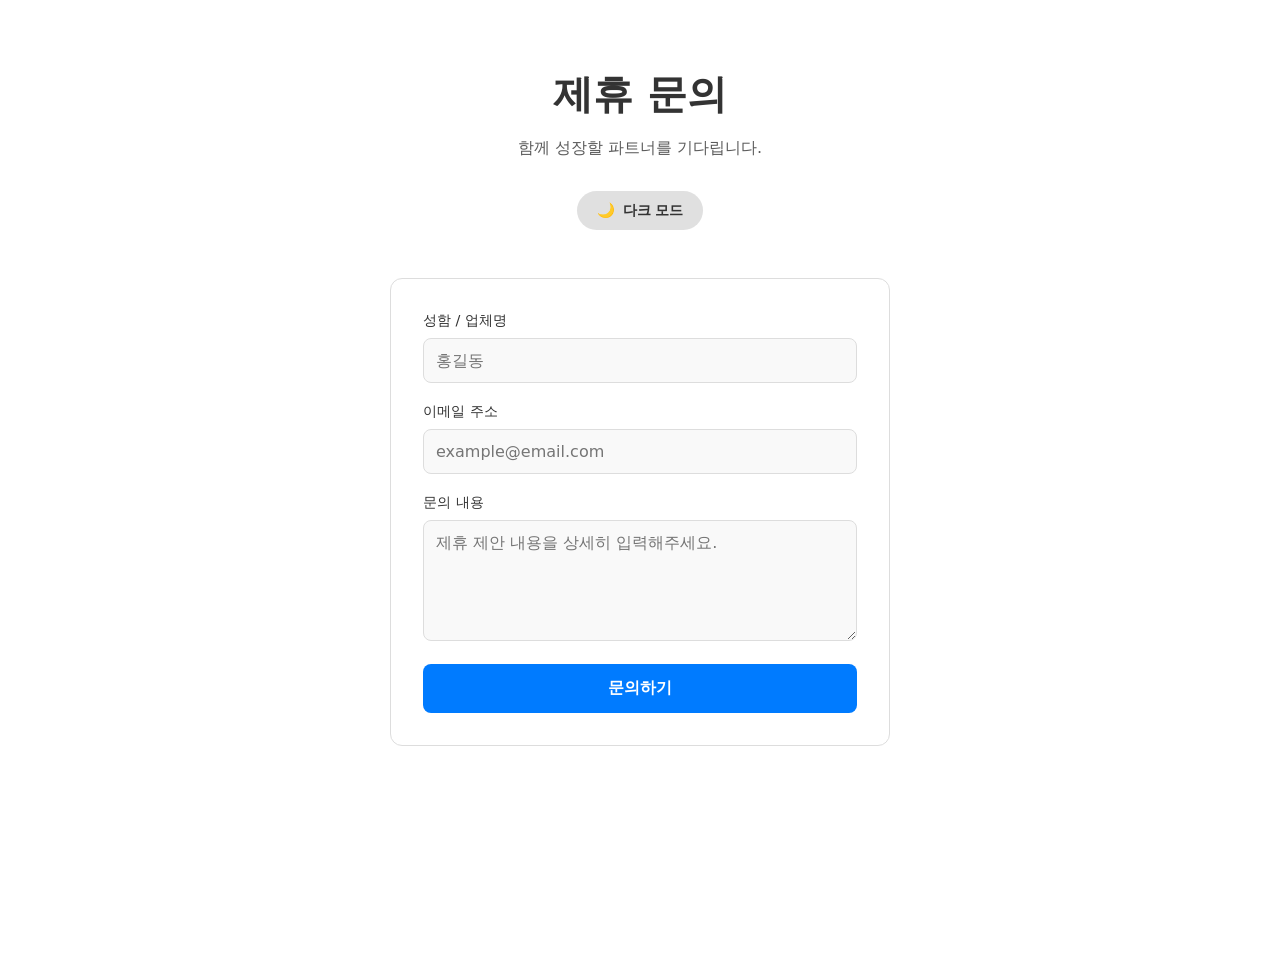
==== index.html @ 3db68d30 "feat: Formspree를 사용한 제휴 문의 폼 추가 및 다크 모드 스타일 최적화" ====
<!DOCTYPE html>
<html lang="ko">
<head>
    <meta charset="UTF-8">
    <meta name="viewport" content="width=device-width, initial-scale=1.0">
    <title>테마 스위처</title>
    <style>
        :root {
            --bg-color: #ffffff;
            --text-color: #333333;
            --toggle-bg: #e0e0e0;
            --toggle-btn: #ffffff;
            --input-bg: #f9f9f9;
            --input-border: #dddddd;
            --primary-color: #007bff;
            --transition-speed: 0.3s;
        }

        body.dark-mode {
            --bg-color: #1a1a1a;
            --text-color: #f0f0f0;
            --toggle-bg: #444444;
            --toggle-btn: #2a2a2a;
            --input-bg: #2d2d2d;
            --input-border: #444444;
        }

        body {
            background-color: var(--bg-color);
            color: var(--text-color);
            font-family: 'Pretendard', -apple-system, BlinkMacSystemFont, system-ui, Roboto, sans-serif;
            display: flex;
            flex-direction: column;
            align-items: center;
            justify-content: flex-start;
            min-height: 100vh;
            margin: 0;
            padding: 40px 20px;
            transition: background-color var(--transition-speed), color var(--transition-speed);
        }

        .container {
            text-align: center;
            width: 100%;
            max-width: 500px;
        }

        h1 {
            font-size: 2.5rem;
            margin-bottom: 0.5rem;
        }

        .description {
            margin-bottom: 2rem;
            opacity: 0.8;
        }

        .theme-toggle {
            cursor: pointer;
            padding: 10px 20px;
            border-radius: 30px;
            border: none;
            background-color: var(--toggle-bg);
            color: var(--text-color);
            font-size: 0.9rem;
            font-weight: 600;
            display: inline-flex;
            align-items: center;
            gap: 8px;
            transition: background-color var(--transition-speed);
            margin-bottom: 3rem;
        }

        .theme-toggle:hover {
            opacity: 0.8;
        }

        /* Form Styles */
        .contact-form {
            text-align: left;
            background-color: transparent;
            padding: 2rem;
            border-radius: 12px;
            border: 1px solid var(--input-border);
            width: 100%;
            box-sizing: border-box;
        }

        .contact-form h2 {
            margin-top: 0;
            margin-bottom: 1.5rem;
            font-size: 1.5rem;
        }

        .form-group {
            margin-bottom: 1.2rem;
        }

        .form-group label {
            display: block;
            margin-bottom: 0.5rem;
            font-weight: 500;
            font-size: 0.9rem;
        }

        .form-group input, 
        .form-group textarea {
            width: 100%;
            padding: 12px;
            border-radius: 8px;
            border: 1px solid var(--input-border);
            background-color: var(--input-bg);
            color: var(--text-color);
            font-family: inherit;
            font-size: 1rem;
            box-sizing: border-box;
            outline: none;
            transition: border-color 0.2s;
        }

        .form-group input:focus, 
        .form-group textarea:focus {
            border-color: var(--primary-color);
        }

        .submit-btn {
            width: 100%;
            padding: 14px;
            border-radius: 8px;
            border: none;
            background-color: var(--primary-color);
            color: white;
            font-size: 1rem;
            font-weight: 600;
            cursor: pointer;
            transition: opacity 0.2s;
        }

        .submit-btn:hover {
            opacity: 0.9;
        }
    </style>
</head>
<body>
    <div class="container">
        <h1 id="greeting">제휴 문의</h1>
        <p class="description">함께 성장할 파트너를 기다립니다.</p>
        
        <button class="theme-toggle" id="theme-toggle">
            <span id="toggle-icon">🌙</span>
            <span id="toggle-text">다크 모드</span>
        </button>

        <!-- Formspree Contact Form -->
        <form action="https://formspree.io/f/mbdwaqge" method="POST" class="contact-form">
            <!-- 안내: Formspree 엔드포인트 ID가 적용되었습니다. -->
            
            <div class="form-group">
                <label for="name">성함 / 업체명</label>
                <input type="text" id="name" name="name" placeholder="홍길동" required>
            </div>

            <div class="form-group">
                <label for="email">이메일 주소</label>
                <input type="email" id="email" name="_replyto" placeholder="example@email.com" required>
            </div>

            <div class="form-group">
                <label for="message">문의 내용</label>
                <textarea id="message" name="message" rows="5" placeholder="제휴 제안 내용을 상세히 입력해주세요." required></textarea>
            </div>

            <!-- 스팸 방지 및 커스텀 설정 -->
            <input type="hidden" name="_subject" value="새로운 제휴 문의가 접수되었습니다!">
            
            <button type="submit" class="submit-btn">문의하기</button>
        </form>
    </div>

    <script>
        const themeToggle = document.getElementById('theme-toggle');
        const toggleIcon = document.getElementById('toggle-icon');
        const toggleText = document.getElementById('toggle-text');
        const body = document.body;

        // 초기 테마 설정 확인
        const currentTheme = localStorage.getItem('theme');
        if (currentTheme === 'dark') {
            body.classList.add('dark-mode');
            updateToggleUI(true);
        }

        themeToggle.addEventListener('click', () => {
            const isDark = body.classList.toggle('dark-mode');
            localStorage.setItem('theme', isDark ? 'dark' : 'light');
            updateToggleUI(isDark);
        });

        function updateToggleUI(isDark) {
            toggleIcon.textContent = isDark ? '☀️' : '🌙';
            toggleText.textContent = isDark ? '라이트 모드' : '다크 모드';
        }
    </script>
</body>
</html>
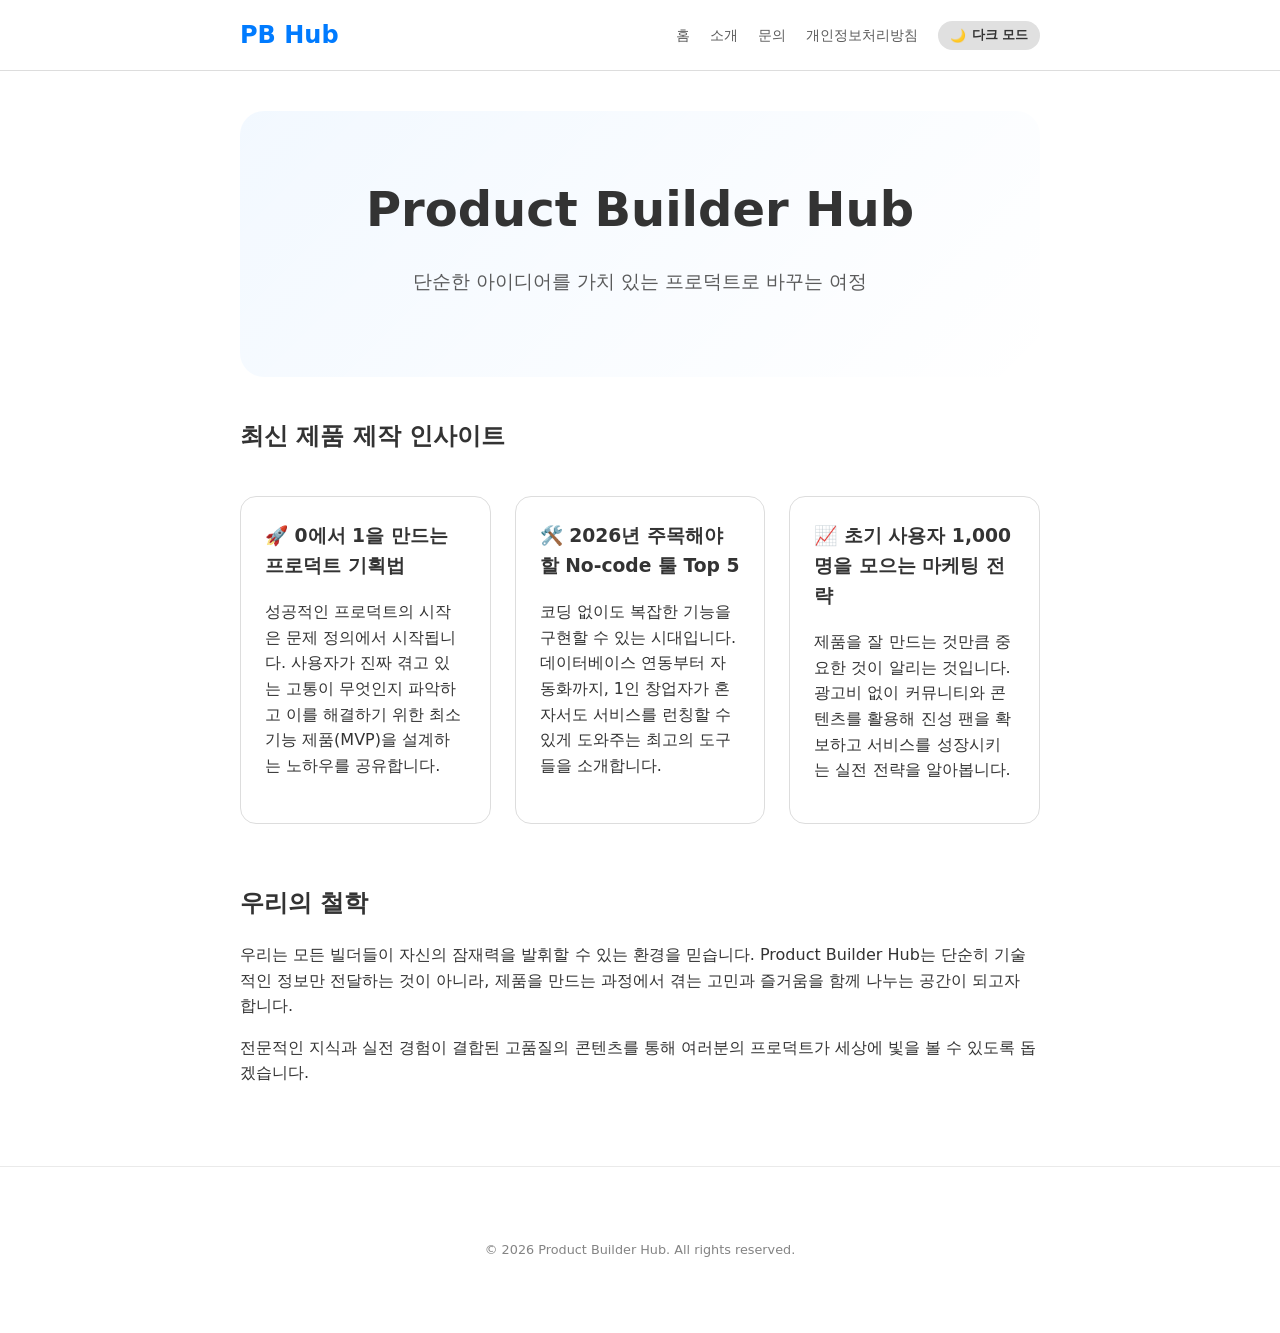
==== commit 4bc1c05b: "feat: 에드센스 승인을 위한 고품질 콘텐츠 사이트로 개편 및 필수 페이지 추가" ====
--- a/index.html
+++ b/index.html
@@ -3,203 +3,78 @@
 <head>
     <meta charset="UTF-8">
     <meta name="viewport" content="width=device-width, initial-scale=1.0">
-    <title>테마 스위처</title>
-    <style>
-        :root {
-            --bg-color: #ffffff;
-            --text-color: #333333;
-            --toggle-bg: #e0e0e0;
-            --toggle-btn: #ffffff;
-            --input-bg: #f9f9f9;
-            --input-border: #dddddd;
-            --primary-color: #007bff;
-            --transition-speed: 0.3s;
-        }
-
-        body.dark-mode {
-            --bg-color: #1a1a1a;
-            --text-color: #f0f0f0;
-            --toggle-bg: #444444;
-            --toggle-btn: #2a2a2a;
-            --input-bg: #2d2d2d;
-            --input-border: #444444;
-        }
-
-        body {
-            background-color: var(--bg-color);
-            color: var(--text-color);
-            font-family: 'Pretendard', -apple-system, BlinkMacSystemFont, system-ui, Roboto, sans-serif;
-            display: flex;
-            flex-direction: column;
-            align-items: center;
-            justify-content: flex-start;
-            min-height: 100vh;
-            margin: 0;
-            padding: 40px 20px;
-            transition: background-color var(--transition-speed), color var(--transition-speed);
-        }
-
-        .container {
-            text-align: center;
-            width: 100%;
-            max-width: 500px;
-        }
-
-        h1 {
-            font-size: 2.5rem;
-            margin-bottom: 0.5rem;
-        }
-
-        .description {
-            margin-bottom: 2rem;
-            opacity: 0.8;
-        }
-
-        .theme-toggle {
-            cursor: pointer;
-            padding: 10px 20px;
-            border-radius: 30px;
-            border: none;
-            background-color: var(--toggle-bg);
-            color: var(--text-color);
-            font-size: 0.9rem;
-            font-weight: 600;
-            display: inline-flex;
-            align-items: center;
-            gap: 8px;
-            transition: background-color var(--transition-speed);
-            margin-bottom: 3rem;
-        }
-
-        .theme-toggle:hover {
-            opacity: 0.8;
-        }
-
-        /* Form Styles */
-        .contact-form {
-            text-align: left;
-            background-color: transparent;
-            padding: 2rem;
-            border-radius: 12px;
-            border: 1px solid var(--input-border);
-            width: 100%;
-            box-sizing: border-box;
-        }
-
-        .contact-form h2 {
-            margin-top: 0;
-            margin-bottom: 1.5rem;
-            font-size: 1.5rem;
-        }
-
-        .form-group {
-            margin-bottom: 1.2rem;
-        }
-
-        .form-group label {
-            display: block;
-            margin-bottom: 0.5rem;
-            font-weight: 500;
-            font-size: 0.9rem;
-        }
-
-        .form-group input, 
-        .form-group textarea {
-            width: 100%;
-            padding: 12px;
-            border-radius: 8px;
-            border: 1px solid var(--input-border);
-            background-color: var(--input-bg);
-            color: var(--text-color);
-            font-family: inherit;
-            font-size: 1rem;
-            box-sizing: border-box;
-            outline: none;
-            transition: border-color 0.2s;
-        }
-
-        .form-group input:focus, 
-        .form-group textarea:focus {
-            border-color: var(--primary-color);
-        }
-
-        .submit-btn {
-            width: 100%;
-            padding: 14px;
-            border-radius: 8px;
-            border: none;
-            background-color: var(--primary-color);
-            color: white;
-            font-size: 1rem;
-            font-weight: 600;
-            cursor: pointer;
-            transition: opacity 0.2s;
-        }
-
-        .submit-btn:hover {
-            opacity: 0.9;
-        }
-    </style>
+    <meta name="google-adsense-account" content="ca-pub-8668879687214659">
+    <script async src="https://pagead2.googlesyndication.com/pagead/js/adsbygoogle.js?client=ca-pub-8668879687214659"
+     crossorigin="anonymous"></script>
+    <title>Product Builder Hub - 아이디어를 프로덕트로</title>
+    <link rel="stylesheet" href="style.css">
 </head>
 <body>
-    <div class="container">
-        <h1 id="greeting">제휴 문의</h1>
-        <p class="description">함께 성장할 파트너를 기다립니다.</p>
-        
-        <button class="theme-toggle" id="theme-toggle">
-            <span id="toggle-icon">🌙</span>
-            <span id="toggle-text">다크 모드</span>
-        </button>
-
-        <!-- Formspree Contact Form -->
-        <form action="https://formspree.io/f/mbdwaqge" method="POST" class="contact-form">
-            <!-- 안내: Formspree 엔드포인트 ID가 적용되었습니다. -->
-            
-            <div class="form-group">
-                <label for="name">성함 / 업체명</label>
-                <input type="text" id="name" name="name" placeholder="홍길동" required>
+    <div class="nav-container">
+        <nav>
+            <a href="index.html" class="logo">PB Hub</a>
+            <div class="nav-links">
+                <a href="index.html">홈</a>
+                <a href="about.html">소개</a>
+                <a href="contact.html">문의</a>
+                <a href="privacy.html">개인정보처리방침</a>
+                <button class="theme-toggle" id="theme-toggle">
+                    <span id="toggle-icon">🌙</span>
+                    <span id="toggle-text">다크 모드</span>
+                </button>
             </div>
-
-            <div class="form-group">
-                <label for="email">이메일 주소</label>
-                <input type="email" id="email" name="_replyto" placeholder="example@email.com" required>
-            </div>
-
-            <div class="form-group">
-                <label for="message">문의 내용</label>
-                <textarea id="message" name="message" rows="5" placeholder="제휴 제안 내용을 상세히 입력해주세요." required></textarea>
-            </div>
-
-            <!-- 스팸 방지 및 커스텀 설정 -->
-            <input type="hidden" name="_subject" value="새로운 제휴 문의가 접수되었습니다!">
-            
-            <button type="submit" class="submit-btn">문의하기</button>
-        </form>
+        </nav>
     </div>
 
-    <script>
-        const themeToggle = document.getElementById('theme-toggle');
-        const toggleIcon = document.getElementById('toggle-icon');
-        const toggleText = document.getElementById('toggle-text');
-        const body = document.body;
+    <div class="container">
+        <section class="hero">
+            <h1>Product Builder Hub</h1>
+            <p>단순한 아이디어를 가치 있는 프로덕트로 바꾸는 여정</p>
+        </section>
 
-        // 초기 테마 설정 확인
-        const currentTheme = localStorage.getItem('theme');
-        if (currentTheme === 'dark') {
-            body.classList.add('dark-mode');
-            updateToggleUI(true);
-        }
+        <h2>최신 제품 제작 인사이트</h2>
+        <div class="card-grid">
+            <div class="card">
+                <h3>🚀 0에서 1을 만드는 프로덕트 기획법</h3>
+                <p>성공적인 프로덕트의 시작은 문제 정의에서 시작됩니다. 사용자가 진짜 겪고 있는 고통이 무엇인지 파악하고 이를 해결하기 위한 최소 기능 제품(MVP)을 설계하는 노하우를 공유합니다.</p>
+            </div>
+            <div class="card">
+                <h3>🛠️ 2026년 주목해야 할 No-code 툴 Top 5</h3>
+                <p>코딩 없이도 복잡한 기능을 구현할 수 있는 시대입니다. 데이터베이스 연동부터 자동화까지, 1인 창업자가 혼자서도 서비스를 런칭할 수 있게 도와주는 최고의 도구들을 소개합니다.</p>
+            </div>
+            <div class="card">
+                <h3>📈 초기 사용자 1,000명을 모으는 마케팅 전략</h3>
+                <p>제품을 잘 만드는 것만큼 중요한 것이 알리는 것입니다. 광고비 없이 커뮤니티와 콘텐츠를 활용해 진성 팬을 확보하고 서비스를 성장시키는 실전 전략을 알아봅니다.</p>
+            </div>
+        </div>
 
-        themeToggle.addEventListener('click', () => {
-            const isDark = body.classList.toggle('dark-mode');
-            localStorage.setItem('theme', isDark ? 'dark' : 'light');
-            updateToggleUI(isDark);
-        });
+        <section style="margin-top: 60px;">
+            <h2>우리의 철학</h2>
+            <p>우리는 모든 빌더들이 자신의 잠재력을 발휘할 수 있는 환경을 믿습니다. Product Builder Hub는 단순히 기술적인 정보만 전달하는 것이 아니라, 제품을 만드는 과정에서 겪는 고민과 즐거움을 함께 나누는 공간이 되고자 합니다.</p>
+            <p>전문적인 지식과 실전 경험이 결합된 고품질의 콘텐츠를 통해 여러분의 프로덕트가 세상에 빛을 볼 수 있도록 돕겠습니다.</p>
+        </section>
 
-        function updateToggleUI(isDark) {
-            toggleIcon.textContent = isDark ? '☀️' : '🌙';
-            toggleText.textContent = isDark ? '라이트 모드' : '다크 모드';
-        }
-    </script>
+        <!-- Disqus Comments Section -->
+        <div id="disqus_thread" style="margin-top: 80px;"></div>
+        <script>
+            var disqus_config = function () {
+            this.page.url = window.location.href;
+            this.page.identifier = window.location.pathname;
+            };
+            (function() {
+            var d = document, s = d.createElement('script');
+            s.src = 'https://productbuilder-e9dsjrtrqa.disqus.com/embed.js';
+            s.setAttribute('data-timestamp', +new Date());
+            (d.head || d.body).appendChild(s);
+            })();
+        </script>
+        <noscript>Please enable JavaScript to view the <a href="https://disqus.com/?ref_noscript">comments powered by Disqus.</a></noscript>
+    </div>
+
+    <footer>
+        <p>&copy; 2026 Product Builder Hub. All rights reserved.</p>
+    </footer>
+
+    <script src="script.js"></script>
 </body>
 </html>
--- a/style.css
+++ b/style.css
@@ -0,0 +1,193 @@
+:root {
+    --bg-color: #ffffff;
+    --text-color: #333333;
+    --toggle-bg: #e0e0e0;
+    --toggle-btn: #ffffff;
+    --input-bg: #f9f9f9;
+    --input-border: #dddddd;
+    --primary-color: #007bff;
+    --secondary-color: #6c757d;
+    --transition-speed: 0.3s;
+    --container-max-width: 800px;
+}
+
+body.dark-mode {
+    --bg-color: #1a1a1a;
+    --text-color: #f0f0f0;
+    --toggle-bg: #444444;
+    --toggle-btn: #2a2a2a;
+    --input-bg: #2d2d2d;
+    --input-border: #444444;
+}
+
+body {
+    background-color: var(--bg-color);
+    color: var(--text-color);
+    font-family: 'Pretendard', -apple-system, BlinkMacSystemFont, system-ui, Roboto, sans-serif;
+    margin: 0;
+    padding: 0;
+    transition: background-color var(--transition-speed), color var(--transition-speed);
+    line-height: 1.6;
+}
+
+.nav-container {
+    width: 100%;
+    border-bottom: 1px solid var(--input-border);
+    padding: 1rem 0;
+}
+
+nav {
+    max-width: var(--container-max-width);
+    margin: 0 auto;
+    display: flex;
+    justify-content: space-between;
+    align-items: center;
+    padding: 0 20px;
+}
+
+.logo {
+    font-size: 1.5rem;
+    font-weight: 800;
+    text-decoration: none;
+    color: var(--primary-color);
+}
+
+.nav-links {
+    display: flex;
+    gap: 20px;
+    align-items: center;
+}
+
+.nav-links a {
+    text-decoration: none;
+    color: var(--text-color);
+    font-size: 0.9rem;
+    font-weight: 500;
+    opacity: 0.8;
+    transition: opacity 0.2s;
+}
+
+.nav-links a:hover {
+    opacity: 1;
+}
+
+.theme-toggle {
+    cursor: pointer;
+    padding: 6px 12px;
+    border-radius: 20px;
+    border: none;
+    background-color: var(--toggle-bg);
+    color: var(--text-color);
+    font-size: 0.8rem;
+    font-weight: 600;
+    display: inline-flex;
+    align-items: center;
+    gap: 6px;
+}
+
+.container {
+    max-width: var(--container-max-width);
+    margin: 40px auto;
+    padding: 0 20px;
+}
+
+h1, h2, h3 {
+    margin-top: 2rem;
+}
+
+.hero {
+    text-align: center;
+    padding: 60px 20px;
+    background: linear-gradient(135deg, rgba(0,123,255,0.05) 0%, rgba(0,123,255,0) 100%);
+    border-radius: 24px;
+    margin-bottom: 40px;
+}
+
+.hero h1 {
+    font-size: 3rem;
+    margin-bottom: 1rem;
+    margin-top: 0;
+}
+
+.hero p {
+    font-size: 1.2rem;
+    opacity: 0.8;
+}
+
+.card-grid {
+    display: grid;
+    grid-template-columns: repeat(auto-fit, minmax(250px, 1fr));
+    gap: 24px;
+    margin: 40px 0;
+}
+
+.card {
+    border: 1px solid var(--input-border);
+    padding: 24px;
+    border-radius: 16px;
+    transition: transform 0.2s, box-shadow 0.2s;
+}
+
+.card:hover {
+    transform: translateY(-4px);
+    box-shadow: 0 10px 20px rgba(0,0,0,0.05);
+}
+
+.card h3 {
+    margin-top: 0;
+}
+
+footer {
+    text-align: center;
+    padding: 60px 20px;
+    border-top: 1px solid var(--input-border);
+    margin-top: 80px;
+    opacity: 0.6;
+    font-size: 0.8rem;
+}
+
+/* Form Styles */
+.contact-form {
+    text-align: left;
+    background-color: transparent;
+    padding: 2rem;
+    border-radius: 12px;
+    border: 1px solid var(--input-border);
+    width: 100%;
+    box-sizing: border-box;
+}
+
+.form-group {
+    margin-bottom: 1.2rem;
+}
+
+.form-group label {
+    display: block;
+    margin-bottom: 0.5rem;
+    font-weight: 500;
+}
+
+.form-group input, 
+.form-group textarea {
+    width: 100%;
+    padding: 12px;
+    border-radius: 8px;
+    border: 1px solid var(--input-border);
+    background-color: var(--input-bg);
+    color: var(--text-color);
+    font-family: inherit;
+    font-size: 1rem;
+    box-sizing: border-box;
+}
+
+.submit-btn {
+    width: 100%;
+    padding: 14px;
+    border-radius: 8px;
+    border: none;
+    background-color: var(--primary-color);
+    color: white;
+    font-size: 1rem;
+    font-weight: 600;
+    cursor: pointer;
+}
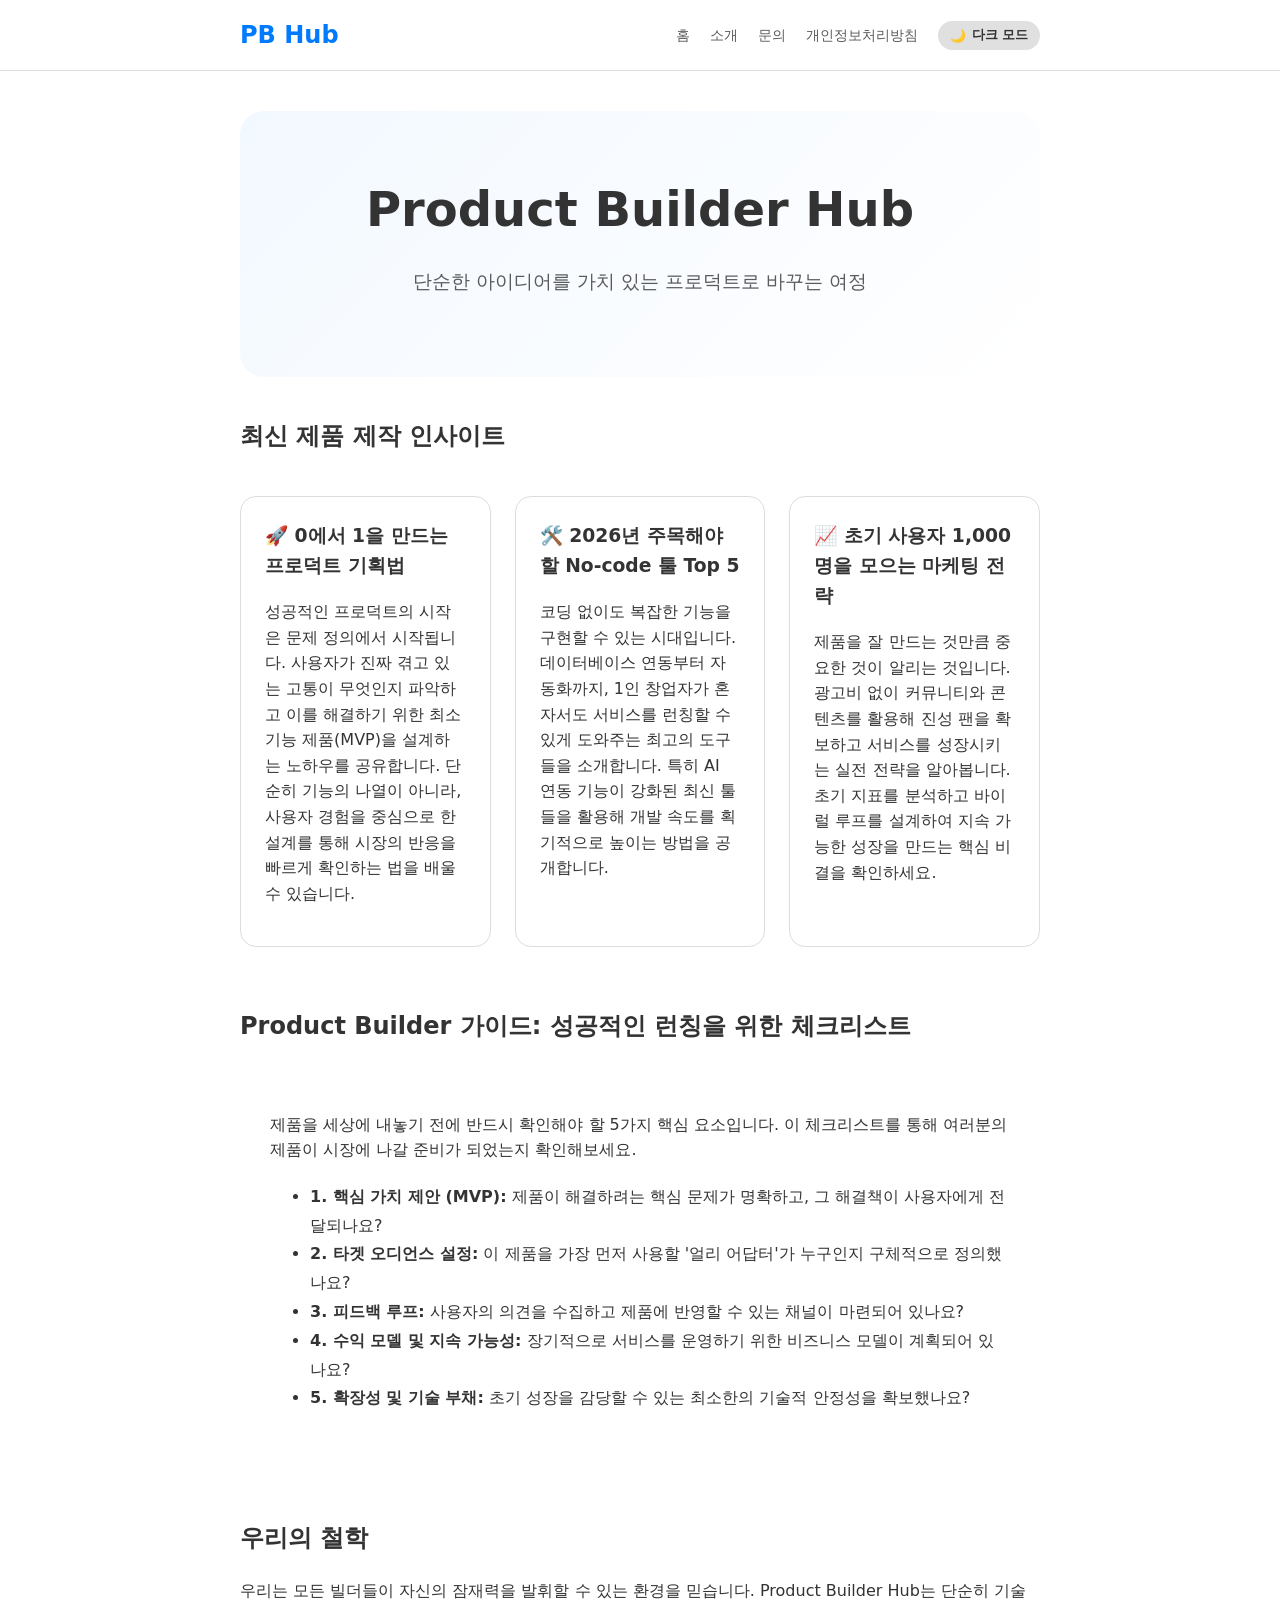
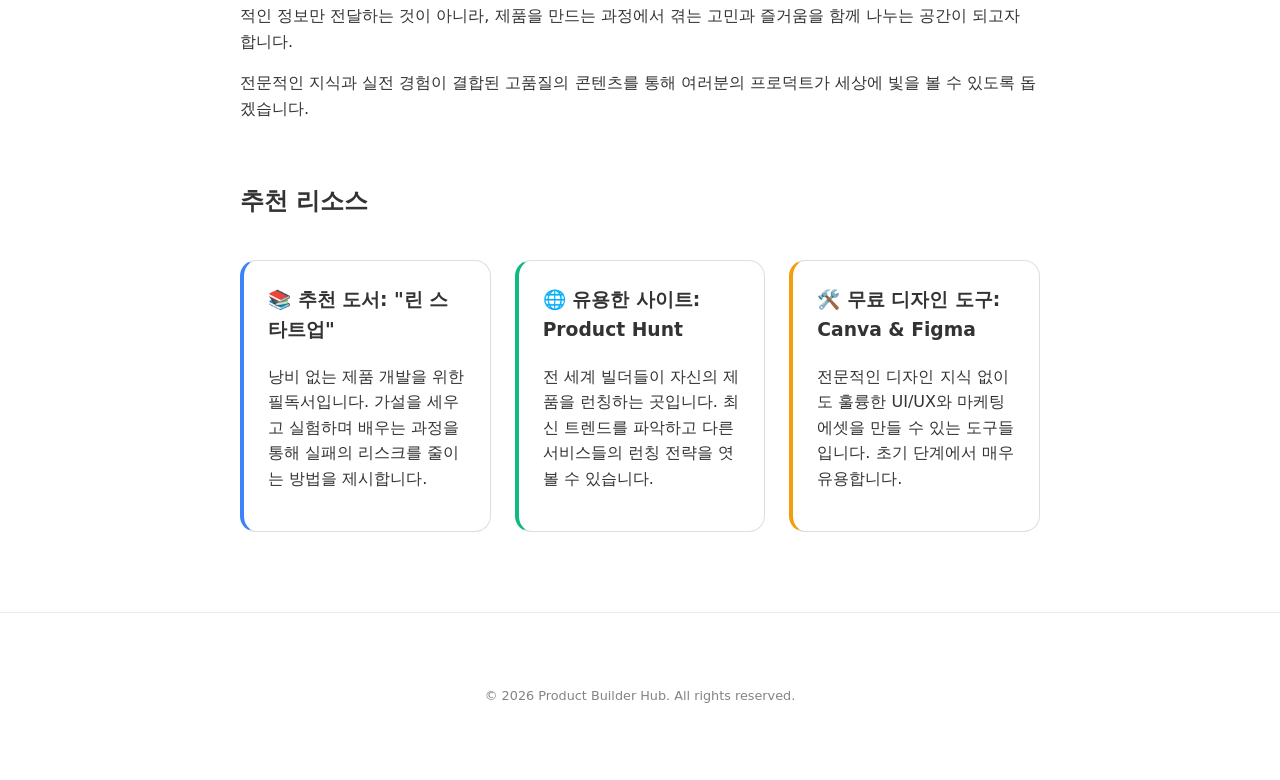
==== commit fbd33538: "docs: fix AdSense policy violation by enhancing content and removing ads from utility pages" ====
--- a/index.html
+++ b/index.html
@@ -36,22 +36,54 @@
         <div class="card-grid">
             <div class="card">
                 <h3>🚀 0에서 1을 만드는 프로덕트 기획법</h3>
-                <p>성공적인 프로덕트의 시작은 문제 정의에서 시작됩니다. 사용자가 진짜 겪고 있는 고통이 무엇인지 파악하고 이를 해결하기 위한 최소 기능 제품(MVP)을 설계하는 노하우를 공유합니다.</p>
+                <p>성공적인 프로덕트의 시작은 문제 정의에서 시작됩니다. 사용자가 진짜 겪고 있는 고통이 무엇인지 파악하고 이를 해결하기 위한 최소 기능 제품(MVP)을 설계하는 노하우를 공유합니다. 단순히 기능의 나열이 아니라, 사용자 경험을 중심으로 한 설계를 통해 시장의 반응을 빠르게 확인하는 법을 배울 수 있습니다.</p>
             </div>
             <div class="card">
                 <h3>🛠️ 2026년 주목해야 할 No-code 툴 Top 5</h3>
-                <p>코딩 없이도 복잡한 기능을 구현할 수 있는 시대입니다. 데이터베이스 연동부터 자동화까지, 1인 창업자가 혼자서도 서비스를 런칭할 수 있게 도와주는 최고의 도구들을 소개합니다.</p>
+                <p>코딩 없이도 복잡한 기능을 구현할 수 있는 시대입니다. 데이터베이스 연동부터 자동화까지, 1인 창업자가 혼자서도 서비스를 런칭할 수 있게 도와주는 최고의 도구들을 소개합니다. 특히 AI 연동 기능이 강화된 최신 툴들을 활용해 개발 속도를 획기적으로 높이는 방법을 공개합니다.</p>
             </div>
             <div class="card">
                 <h3>📈 초기 사용자 1,000명을 모으는 마케팅 전략</h3>
-                <p>제품을 잘 만드는 것만큼 중요한 것이 알리는 것입니다. 광고비 없이 커뮤니티와 콘텐츠를 활용해 진성 팬을 확보하고 서비스를 성장시키는 실전 전략을 알아봅니다.</p>
+                <p>제품을 잘 만드는 것만큼 중요한 것이 알리는 것입니다. 광고비 없이 커뮤니티와 콘텐츠를 활용해 진성 팬을 확보하고 서비스를 성장시키는 실전 전략을 알아봅니다. 초기 지표를 분석하고 바이럴 루프를 설계하여 지속 가능한 성장을 만드는 핵심 비결을 확인하세요.</p>
             </div>
         </div>
+
+        <section style="margin-top: 60px;">
+            <h2>Product Builder 가이드: 성공적인 런칭을 위한 체크리스트</h2>
+            <div style="background-color: var(--card-bg); padding: 30px; border-radius: 12px; border: 1px solid var(--border-color);">
+                <p>제품을 세상에 내놓기 전에 반드시 확인해야 할 5가지 핵심 요소입니다. 이 체크리스트를 통해 여러분의 제품이 시장에 나갈 준비가 되었는지 확인해보세요.</p>
+                <ul style="line-height: 1.8; margin-top: 20px;">
+                    <li><strong>1. 핵심 가치 제안 (MVP):</strong> 제품이 해결하려는 핵심 문제가 명확하고, 그 해결책이 사용자에게 전달되나요?</li>
+                    <li><strong>2. 타겟 오디언스 설정:</strong> 이 제품을 가장 먼저 사용할 '얼리 어답터'가 누구인지 구체적으로 정의했나요?</li>
+                    <li><strong>3. 피드백 루프:</strong> 사용자의 의견을 수집하고 제품에 반영할 수 있는 채널이 마련되어 있나요?</li>
+                    <li><strong>4. 수익 모델 및 지속 가능성:</strong> 장기적으로 서비스를 운영하기 위한 비즈니스 모델이 계획되어 있나요?</li>
+                    <li><strong>5. 확장성 및 기술 부채:</strong> 초기 성장을 감당할 수 있는 최소한의 기술적 안정성을 확보했나요?</li>
+                </ul>
+            </div>
+        </section>
 
         <section style="margin-top: 60px;">
             <h2>우리의 철학</h2>
             <p>우리는 모든 빌더들이 자신의 잠재력을 발휘할 수 있는 환경을 믿습니다. Product Builder Hub는 단순히 기술적인 정보만 전달하는 것이 아니라, 제품을 만드는 과정에서 겪는 고민과 즐거움을 함께 나누는 공간이 되고자 합니다.</p>
             <p>전문적인 지식과 실전 경험이 결합된 고품질의 콘텐츠를 통해 여러분의 프로덕트가 세상에 빛을 볼 수 있도록 돕겠습니다.</p>
+        </section>
+
+        <section style="margin-top: 60px;">
+            <h2>추천 리소스</h2>
+            <div class="card-grid">
+                <div class="card" style="border-left: 4px solid #3b82f6;">
+                    <h3>📚 추천 도서: "린 스타트업"</h3>
+                    <p>낭비 없는 제품 개발을 위한 필독서입니다. 가설을 세우고 실험하며 배우는 과정을 통해 실패의 리스크를 줄이는 방법을 제시합니다.</p>
+                </div>
+                <div class="card" style="border-left: 4px solid #10b981;">
+                    <h3>🌐 유용한 사이트: Product Hunt</h3>
+                    <p>전 세계 빌더들이 자신의 제품을 런칭하는 곳입니다. 최신 트렌드를 파악하고 다른 서비스들의 런칭 전략을 엿볼 수 있습니다.</p>
+                </div>
+                <div class="card" style="border-left: 4px solid #f59e0b;">
+                    <h3>🛠️ 무료 디자인 도구: Canva & Figma</h3>
+                    <p>전문적인 디자인 지식 없이도 훌륭한 UI/UX와 마케팅 에셋을 만들 수 있는 도구들입니다. 초기 단계에서 매우 유용합니다.</p>
+                </div>
+            </div>
         </section>
 
         <!-- Disqus Comments Section -->
